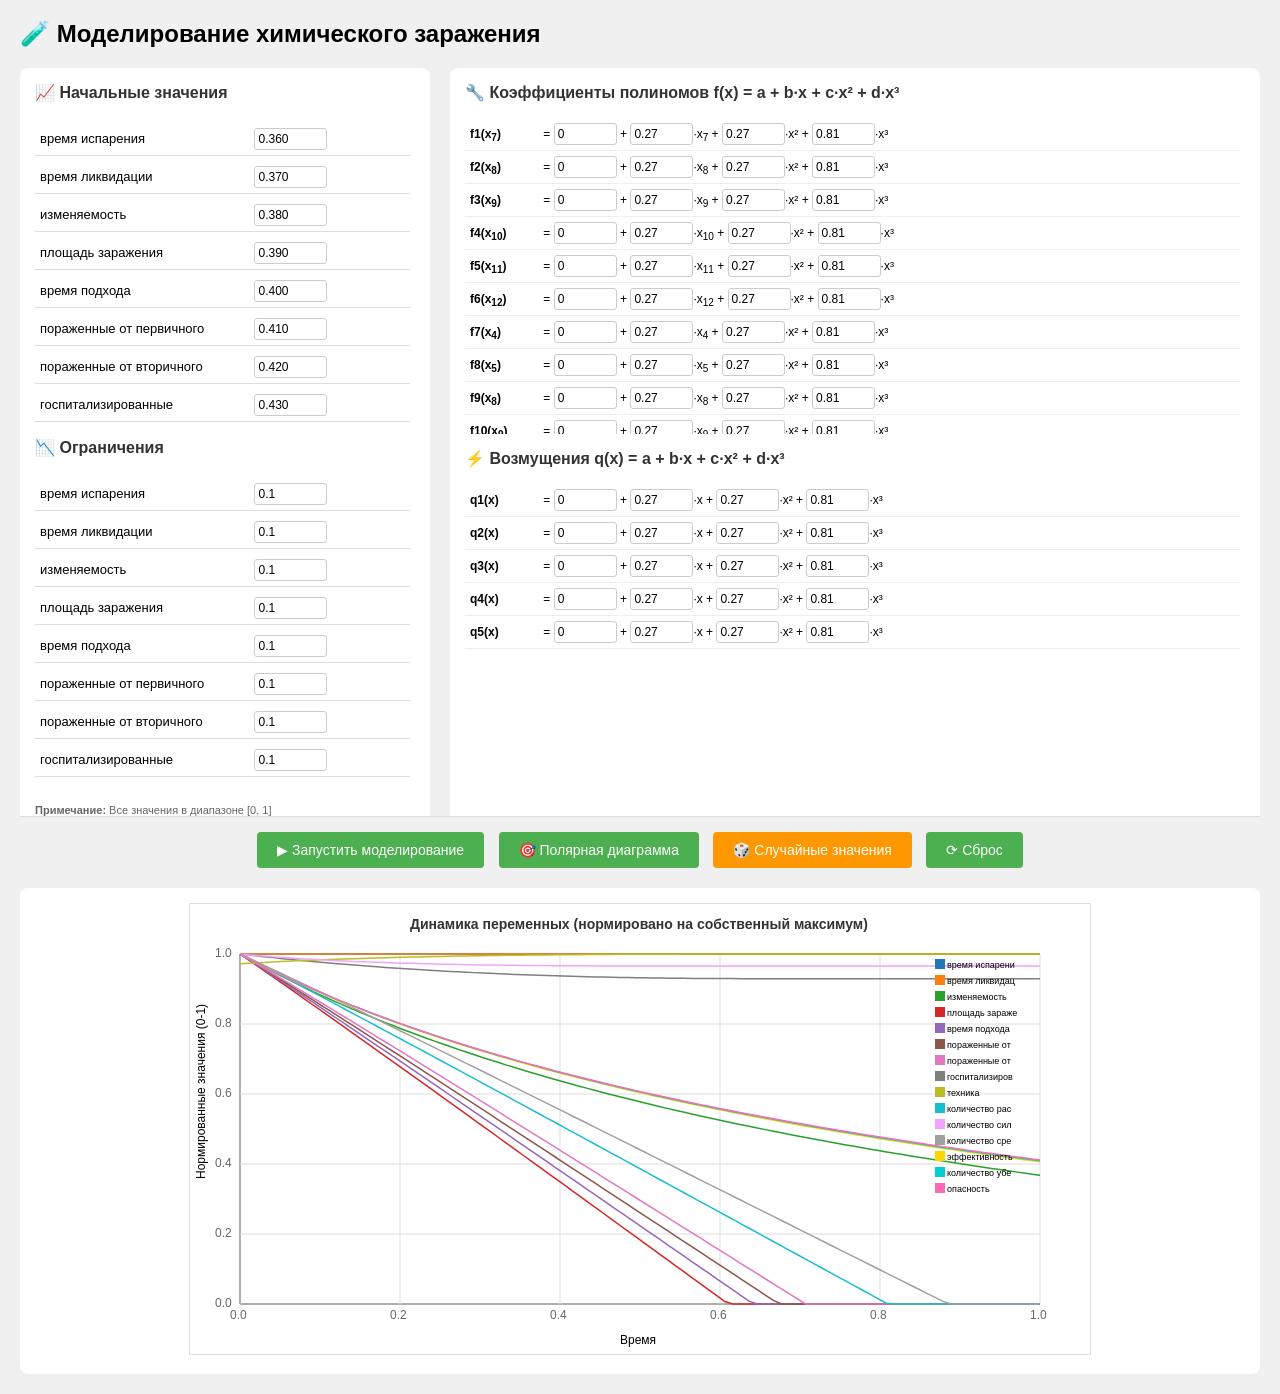
==== himiya.html @ d936d6a8 "Add files via upload" ====
<!DOCTYPE html>
<html lang="ru">
<head>
    <meta charset="UTF-8">
    <meta name="viewport" content="width=device-width, initial-scale=1.0">
    <title>Химическое заражение - Моделирование</title>
    <link rel="icon" href="data:;base64,iVBORw0KGgo=">
    <style>
        body {
            font-family: Arial, sans-serif;
            margin: 20px;
            background-color: #f0f0f0;
        }
        .main-wrapper {
            display: flex;
            flex-direction: column;
            height: calc(100vh - 100px);
        }
        .container {
            display: flex;
            gap: 20px;
            flex: 1;
            min-height: 0;
        }
        .left-panel {
            width: 380px;
            background: white;
            padding: 15px;
            border-radius: 8px;
            display: flex;
            flex-direction: column;
            height: 100%;
        }
        .right-panel {
            flex: 1;
            background: white;
            padding: 15px;
            border-radius: 8px;
            display: flex;
            flex-direction: column;
            height: 100%;
        }
        .scrollable {
            flex: 1;
            overflow-y: auto;
            margin-bottom: 15px;
            padding-right: 5px;
        }
        .scrollable::-webkit-scrollbar {
            width: 8px;
        }
        .scrollable::-webkit-scrollbar-track {
            background: #f1f1f1;
            border-radius: 4px;
        }
        .scrollable::-webkit-scrollbar-thumb {
            background: #888;
            border-radius: 4px;
        }
        .param-row {
            margin: 5px 0;
            padding: 5px;
            border-bottom: 1px solid #ddd;
        }
        .param-row span {
            display: inline-block;
            width: 210px;
            font-size: 13px;
        }
        input {
            width: 65px;
            padding: 3px;
            font-size: 12px;
            border: 1px solid #ccc;
            border-radius: 3px;
        }
        .poly-row {
            font-size: 12px;
            padding: 5px;
            border-bottom: 1px solid #eee;
        }
        .poly-row b {
            display: inline-block;
            width: 70px;
        }
        .button-group {
            text-align: center;
            padding: 15px 0 0 0;
            margin-top: 15px;
            border-top: 1px solid #ddd;
            background-color: #f0f0f0;
            flex-shrink: 0;
        }
        button {
            background-color: #4CAF50;
            color: white;
            padding: 10px 20px;
            margin: 0 5px;
            border: none;
            border-radius: 4px;
            cursor: pointer;
            font-size: 14px;
        }
        button:hover {
            background-color: #45a049;
        }
        .random-btn {
            background-color: #ff9800;
        }
        .random-btn:hover {
            background-color: #f57c00;
        }
        .graph-container {
            margin-top: 20px;
            background: white;
            padding: 15px;
            border-radius: 8px;
            text-align: center;
        }
        canvas {
            border: 1px solid #ddd;
            background: white;
            max-width: 100%;
            height: auto;
        }
        h3 {
            margin-top: 0;
            color: #333;
            font-size: 16px;
            flex-shrink: 0;
        }
        .note {
            font-size: 11px;
            color: #666;
            margin-top: 10px;
            flex-shrink: 0;
        }
    </style>
</head>
<body>
<h2>🧪 Моделирование химического заражения</h2>
<div class="main-wrapper">
    <div class="container">
        <div class="left-panel">
            <h3>📈 Начальные значения</h3>
            <div class="scrollable" id="initial-values"></div>
            <h3>📉 Ограничения</h3>
            <div class="scrollable" id="limits"></div>
            <div class="note"><strong>Примечание:</strong> Все значения в диапазоне [0, 1]</div>
        </div>
        <div class="right-panel">
            <h3>🔧 Коэффициенты полиномов f(x) = a + b·x + c·x² + d·x³</h3>
            <div class="scrollable" id="polynomials"></div>
            <h3>⚡ Возмущения q(x) = a + b·x + c·x² + d·x³</h3>
            <div class="scrollable" id="perturbations"></div>
        </div>
    </div>
    <div class="button-group">
        <button id="runBtn">▶ Запустить моделирование</button>
        <button id="polarBtn">🎯 Полярная диаграмма</button>
        <button id="randomBtn" class="random-btn">🎲 Случайные значения</button>
        <button id="resetBtn">⟳ Сброс</button>
    </div>
</div>
<div class="graph-container" id="graphContainer">
    <canvas id="graphCanvas" width="900" height="450"></canvas>
</div>
<div class="graph-container" id="polarContainer" style="display:none;">
    <canvas id="polarCanvas" width="500" height="500"></canvas>
</div>

<script>
    // Названия переменных для третьей лабы (химическое заражение)
    const varNames = [
        'время испарения',
        'время ликвидации',
        'изменяемость',
        'площадь заражения',
        'время подхода',
        'пораженные от первичного',
        'пораженные от вторичного',
        'госпитализированные',
        'техника',
        'количество растворов',
        'количество сил',
        'количество средств',
        'эффективность системы',
        'количество убежищ',
        'опасность'
    ];

    // Индексы x для 98 функций f (такие же, как в продуктовой компании)
    const fIndices = [
        7,8,9,10,11,12,4,5,8,9,11,6,7,8,9,10,11,12,13,2,5,7,8,9,11,
        2,4,7,8,11,3,7,8,9,10,11,13,1,8,13,2,5,10,1,7,9,11,12,1,10,
        11,12,2,3,1,7,8,9,13,2,3,1,8,12,1,7,8,11,1,2,3,4,5,6,7,8,
        7,8,9,10,11,12,4,5,8,9,11,6,7,8,9,10,11,12,13,2,5,7,8,9,11
    ];

    let initialValues = [];   // 15 переменных
    let fCoeffs = [];         // 98 функций
    let qCoeffs = [];         // 5 возмущений

    function clamp(value) {
        return Math.min(1, Math.max(0, value));
    }

    function randomRange(min, max) {
        return min + Math.random() * (max - min);
    }

    function generateRandomValues() {
        for (let i = 0; i < 15; i++) {
            let input = document.getElementById(`val_${i}`);
            if (input) input.value = clamp(randomRange(0.2, 0.8)).toFixed(3);
        }
        for (let i = 0; i < 15; i++) {
            let input = document.getElementById(`lim_${i}`);
            if (input) input.value = clamp(randomRange(0.05, 0.3)).toFixed(3);
        }
        for (let i = 0; i < 98; i++) {
            let aInput = document.getElementById(`f_a_${i}`);
            let bInput = document.getElementById(`f_b_${i}`);
            let cInput = document.getElementById(`f_c_${i}`);
            let dInput = document.getElementById(`f_d_${i}`);
            if (aInput) aInput.value = clamp(randomRange(0, 0.5)).toFixed(3);
            if (bInput) bInput.value = clamp(randomRange(0.1, 0.5)).toFixed(3);
            if (cInput) cInput.value = clamp(randomRange(0.1, 0.5)).toFixed(3);
            if (dInput) dInput.value = clamp(randomRange(0.3, 1.0)).toFixed(3);
        }
        for (let i = 0; i < 5; i++) {
            let aInput = document.getElementById(`q_a_${i}`);
            let bInput = document.getElementById(`q_b_${i}`);
            let cInput = document.getElementById(`q_c_${i}`);
            let dInput = document.getElementById(`q_d_${i}`);
            if (aInput) aInput.value = clamp(randomRange(0, 0.5)).toFixed(3);
            if (bInput) bInput.value = clamp(randomRange(0.1, 0.5)).toFixed(3);
            if (cInput) cInput.value = clamp(randomRange(0.1, 0.5)).toFixed(3);
            if (dInput) dInput.value = clamp(randomRange(0.3, 1.0)).toFixed(3);
        }
    }

    function collectData() {
        for (let i = 0; i < 15; i++) {
            let val = parseFloat(document.getElementById(`val_${i}`).value);
            initialValues[i] = clamp(isNaN(val) ? 0.43 : val);
        }
        for (let i = 0; i < 98; i++) {
            fCoeffs[i] = [
                clamp(parseFloat(document.getElementById(`f_a_${i}`).value) || 0),
                clamp(parseFloat(document.getElementById(`f_b_${i}`).value) || 0.27),
                clamp(parseFloat(document.getElementById(`f_c_${i}`).value) || 0.27),
                clamp(parseFloat(document.getElementById(`f_d_${i}`).value) || 0.81)
            ];
        }
        for (let i = 0; i < 5; i++) {
            qCoeffs[i] = [
                clamp(parseFloat(document.getElementById(`q_a_${i}`).value) || 0),
                clamp(parseFloat(document.getElementById(`q_b_${i}`).value) || 0.27),
                clamp(parseFloat(document.getElementById(`q_c_${i}`).value) || 0.27),
                clamp(parseFloat(document.getElementById(`q_d_${i}`).value) || 0.81)
            ];
        }
    }

    function f(i, x) {
        let coeffs = fCoeffs[i-1];
        let xc = clamp(x);
        return coeffs[0] + coeffs[1] * xc + coeffs[2] * xc * xc + coeffs[3] * xc * xc * xc;
    }

    function q(i, x) {
        let coeffs = qCoeffs[i-1];
        let xc = clamp(x);
        return coeffs[0] + coeffs[1] * xc + coeffs[2] * xc * xc + coeffs[3] * xc * xc * xc;
    }

    // Система дифференциальных уравнений (та же, что в продуктовой компании)
    function system(x) {
        let dx = new Array(15);
        dx[0] = (1 / initialValues[0]) * (f(1, x[4]) * f(2, x[5]) * f(3, x[6]) * f(4, x[9]) * f(5, x[12]) * f(6, x[13]) * (q(1, x[0]) + q(2, x[0]) - q(3, x[0])));
        dx[1] = (1 / initialValues[1]) * (f(7, x[2]) * f(8, x[11]) * x[12] * f(10, x[13]) * f(11, x[14]) * (q(1, x[1]) + q(5, x[1]) - q(4, x[1])));
        dx[2] = (1 / initialValues[2]) * (f(17, x[13]) * f(12, x[4]) * f(13, x[5]) * f(14, x[6]) * f(18, x[14]) * f(15, x[9]) * f(16, x[12]) * q(2, x[2]) - q(5, x[2]));
        dx[3] = (1 / initialValues[3]) * (f(25, x[10]) * f(19, x[0]) * f(20, x[4]) * f(21, x[5]) * f(22, x[6]) * f(26, x[13]) * f(23, x[7]) * f(24, x[9]) * f(27, x[14]) * q(2, x[3]) - f(28, x[8]));
        dx[4] = (1 / initialValues[4]) * (f(29, x[0]) * f(30, x[5]) * f(31, x[6]) * f(32, x[7]) * f(33, x[9]) * f(34, x[10]) * f(35, x[12]) * (q(1, x[4]) + q(2, x[4]) + q(3, x[4])) - f(36, x[8]));
        dx[5] = (1 / initialValues[5]) * (f(37, x[0]) * f(38, x[2]) * f(39, x[3]) * f(40, x[6]) * f(41, x[7]) * (q(1, x[5]) + q(3, x[5])) - f(42, x[8]));
        dx[6] = (1 / initialValues[6]) * (f(43, x[3]) * f(44, x[5]) * f(45, x[12]) * f(46, x[13]) * (q(3, x[6]) + q(4, x[6])) - f(47, x[8]));
        dx[7] = (1 / initialValues[7]) * (f(48, x[3]) * f(49, x[5]) * f(50, x[6]) * f(51, x[10]) * f(52, x[12]) * f(53, x[14]) * q(3, x[7]) - (f(54, x[4]) * f(55, x[8])));
        dx[8] = (1 / initialValues[8]) * (f(56, x[2]) * f(57, x[5]) * (q(1, x[8]) + q(3, x[8]) + q(4, x[8])) - (f(58, x[3]) * f(59, x[4]) * f(60, x[6]) * f(61, x[7]) * f(62, x[9])));
        dx[9] = (1 / initialValues[9]) * (f(63, x[0]) * f(64, x[5]) * f(65, x[10]) * f(66, x[11]) * f(67, x[12]) * f(68, x[13]) * (q(2, x[9]) + q(5, x[9])) - f(69, x[8]));
        dx[10] = (1 / initialValues[10]) * (f(70, x[3]) * f(71, x[5]) * f(72, x[7]) * f(73, x[9]) * f(74, x[12]) * (q(1, x[10]) + q(3, x[10])) - f(75, x[4]) * f(76, x[6]));
        dx[11] = (1 / initialValues[11]) * (f(77, x[1]) * f(78, x[2]) * f(79, x[3]) * (q(1, x[11]) + q(2, x[11]) + q(5, x[11])) - f(80, x[8]));
        dx[12] = (1 / initialValues[12]) * (f(81, x[0]) * f(82, x[2]) * f(83, x[3]) * f(84, x[4]) * f(85, x[5]) * f(86, x[9]) * f(87, x[13]) * (q(1, x[12]) + q(2, x[12])) - q(4, x[12]));
        dx[13] = (1 / initialValues[13]) * (f(88, x[0]) * f(89, x[6]) * f(90, x[9]) * f(91, x[12]) * (q(2, x[13]) + q(3, x[13])) - q(5, x[13]));
        dx[14] = (1 / initialValues[14]) * (f(92, x[1]) * f(93, x[2]) * f(94, x[3]) * f(95, x[5]) * f(96, x[7]) * f(97, x[8]) * f(98, x[10]) * (q(1, x[14]) + q(2, x[14]) + q(5, x[14])) - q(3, x[14]));
        
        for (let i = 0; i < 15; i++) {
            if (isNaN(dx[i])) dx[i] = 0;
            dx[i] = Math.min(5, Math.max(-5, dx[i]));
        }
        return dx;
    }

    function rungeKutta4(y0, t0, tf, n) {
        let t = new Array(n);
        let y = new Array(n);
        let h = (tf - t0) / (n - 1);
        t[0] = t0;
        y[0] = y0.slice();
        for (let step = 0; step < n - 1; step++) {
            let k1 = system(y[step]);
            let k2 = system(y[step].map((val, i) => val + h/2 * k1[i]));
            let k3 = system(y[step].map((val, i) => val + h/2 * k2[i]));
            let k4 = system(y[step].map((val, i) => val + h * k3[i]));
            let nextY = new Array(15);
            for (let i = 0; i < 15; i++) {
                nextY[i] = y[step][i] + h/6 * (k1[i] + 2*k2[i] + 2*k3[i] + k4[i]);
                if (isNaN(nextY[i])) nextY[i] = y[step][i];
            }
            y[step + 1] = nextY;
            t[step + 1] = t[step] + h;
        }
        return {t, y};
    }

    // График с индивидуальной нормировкой каждой переменной
    function drawGraph() {
        collectData();
        const canvas = document.getElementById('graphCanvas');
        const ctx = canvas.getContext('2d');
        const width = canvas.width;
        const height = canvas.height;
        const padding = 50;
        
        const result = rungeKutta4(initialValues, 0, 1, 100);
        
        let perVarMax = new Array(15).fill(0);
        for (let v = 0; v < 15; v++) {
            for (let i = 0; i < result.y.length; i++) {
                perVarMax[v] = Math.max(perVarMax[v], result.y[i][v]);
            }
            if (perVarMax[v] === 0) perVarMax[v] = 1;
        }
        
        ctx.fillStyle = 'white';
        ctx.fillRect(0, 0, width, height);
        
        ctx.beginPath();
        ctx.moveTo(padding, padding);
        ctx.lineTo(padding, height - padding);
        ctx.lineTo(width - padding, height - padding);
        ctx.stroke();
        
        ctx.fillStyle = 'black';
        ctx.font = '12px Arial';
        ctx.fillText('Время', width/2 - 20, height - 10);
        ctx.save();
        ctx.translate(15, height/2);
        ctx.rotate(-Math.PI/2);
        ctx.fillText('Нормированные значения (0-1)', -50, 0);
        ctx.restore();
        
        for (let i = 0; i <= 5; i++) {
            let x = padding + i * (width - 2*padding) / 5;
            let y = height - padding - i * (height - 2*padding) / 5;
            ctx.beginPath();
            ctx.moveTo(x, padding);
            ctx.lineTo(x, height - padding);
            ctx.strokeStyle = '#ddd';
            ctx.stroke();
            ctx.beginPath();
            ctx.moveTo(padding, y);
            ctx.lineTo(width - padding, y);
            ctx.stroke();
            ctx.fillStyle = '#666';
            ctx.fillText((i/5).toFixed(1), x - 10, height - padding + 15);
            ctx.fillText((i/5).toFixed(1), padding - 25, y + 3);
        }
        
        const colors = ['#1f77b4', '#ff7f0e', '#2ca02c', '#d62728', '#9467bd', '#8c564b', '#e377c2', '#7f7f7f', '#bcbd22', '#17becf', '#f0a3ff', '#a0a0a0', '#ffd700', '#00ced1', '#ff69b4'];
        
        for (let v = 0; v < 15; v++) {
            ctx.beginPath();
            ctx.strokeStyle = colors[v % colors.length];
            ctx.lineWidth = 1.5;
            let first = true;
            for (let i = 0; i < result.t.length; i++) {
                let x = padding + (result.t[i] / 1) * (width - 2*padding);
                let normValue = result.y[i][v] / perVarMax[v];
                let clampedNorm = Math.min(1, Math.max(0, normValue));
                let y = height - padding - clampedNorm * (height - 2*padding);
                if (first) {
                    ctx.moveTo(x, y);
                    first = false;
                } else {
                    ctx.lineTo(x, y);
                }
            }
            ctx.stroke();
        }
        
        ctx.font = '9px Arial';
        let legendX = width - 155;
        let legendY = padding + 5;
        for (let i = 0; i < 15; i++) {
            ctx.fillStyle = colors[i % colors.length];
            ctx.fillRect(legendX, legendY + i * 16, 10, 10);
            ctx.fillStyle = 'black';
            let shortName = varNames[i].substring(0, 14);
            ctx.fillText(shortName, legendX + 12, legendY + i * 16 + 9);
        }
        
        ctx.fillStyle = '#333';
        ctx.font = 'bold 14px Arial';
        ctx.fillText('Динамика переменных (нормировано на собственный максимум)', width/2 - 230, 25);
    }

    // Полярная диаграмма с общим масштабом
    function drawPolar() {
        collectData();
        const canvas = document.getElementById('polarCanvas');
        const ctx = canvas.getContext('2d');
        const width = canvas.width;
        const height = canvas.height;
        const centerX = width/2;
        const centerY = height/2;
        const radius = 200;
        const result = rungeKutta4(initialValues, 0, 1, 100);
        
        let globalMax = 0;
        for (let i = 0; i < result.y.length; i++) {
            for (let j = 0; j < result.y[i].length; j++) {
                globalMax = Math.max(globalMax, result.y[i][j]);
            }
        }
        globalMax = globalMax === 0 ? 1 : globalMax;
        
        ctx.fillStyle = 'white';
        ctx.fillRect(0, 0, width, height);
        
        for (let r = 0.2; r <= 1; r += 0.2) {
            ctx.beginPath();
            ctx.arc(centerX, centerY, radius * r, 0, 2*Math.PI);
            ctx.strokeStyle = '#ccc';
            ctx.stroke();
            ctx.fillStyle = '#666';
            ctx.font = '9px Arial';
            let value = (globalMax * r).toFixed(2);
            ctx.fillText(value, centerX + radius * r - 12, centerY - 5);
        }
        
        const angles = [];
        for (let i = 0; i < 15; i++) {
            angles.push(i * 2 * Math.PI / 15);
        }
        
        const timePoints = [0, 25, 50, 75, 99];
        const colors = ['blue', 'green', 'orange', 'red', 'purple'];
        const labels = ['t=0', 't=0.25', 't=0.5', 't=0.75', 't=1.0'];
        
        for (let tpIdx = 0; tpIdx < timePoints.length; tpIdx++) {
            const idx = timePoints[tpIdx];
            const points = [];
            for (let i = 0; i < 15; i++) {
                let val = result.y[idx][i];
                let scaledVal = val / globalMax;
                let rVal = radius * Math.min(1, Math.max(0, scaledVal));
                let x = centerX + rVal * Math.cos(angles[i] - Math.PI/2);
                let y = centerY + rVal * Math.sin(angles[i] - Math.PI/2);
                points.push({x, y});
            }
            ctx.beginPath();
            ctx.moveTo(points[0].x, points[0].y);
            for (let i = 1; i < points.length; i++) {
                ctx.lineTo(points[i].x, points[i].y);
            }
            ctx.closePath();
            ctx.strokeStyle = colors[tpIdx];
            ctx.lineWidth = 1.5;
            ctx.stroke();
            ctx.fillStyle = colors[tpIdx] + '20';
            ctx.fill();
        }
        
        for (let i = 0; i < 15; i++) {
            let labelX = centerX + (radius + 12) * Math.cos(angles[i] - Math.PI/2);
            let labelY = centerY + (radius + 12) * Math.sin(angles[i] - Math.PI/2);
            ctx.fillStyle = 'black';
            ctx.font = '9px Arial';
            ctx.fillText(`L${i+1}`, labelX - 6, labelY);
        }
        
        ctx.fillStyle = '#333';
        ctx.font = 'bold 12px Arial';
        ctx.fillText('Полярная диаграмма', centerX - 65, 25);
        
        let legendX = width - 100;
        let legendY = 60;
        for (let i = 0; i < timePoints.length; i++) {
            ctx.fillStyle = colors[i];
            ctx.fillRect(legendX, legendY + i*18, 12, 12);
            ctx.fillStyle = 'black';
            ctx.font = '10px Arial';
            ctx.fillText(labels[i], legendX + 15, legendY + i*18 + 10);
        }
    }

    function renderUI() {
        let html = '';
        for (let i = 0; i < 15; i++) {
            html += `<div class="param-row">
                        <span>${varNames[i]}</span>
                        <input type="number" id="val_${i}" value="${(0.43 + (i - 7) * 0.01).toFixed(3)}" step="0.01" min="0" max="1">
                    </div>`;
        }
        document.getElementById('initial-values').innerHTML = html;
        
        html = '';
        for (let i = 0; i < 15; i++) {
            html += `<div class="param-row">
                        <span>${varNames[i]}</span>
                        <input type="number" id="lim_${i}" value="0.1" step="0.01" min="0" max="1">
                    </div>`;
        }
        document.getElementById('limits').innerHTML = html;
        
        html = '';
        for (let i = 0; i < 98; i++) {
            let xIndex = fIndices[i];
            html += `<div class="poly-row">
                        <b>f${i+1}(x<sub>${xIndex}</sub>)</b> = 
                        <input type="number" id="f_a_${i}" value="0" step="0.01" min="0" max="1" style="width:55px"> +
                        <input type="number" id="f_b_${i}" value="0.27" step="0.01" min="0" max="1" style="width:55px">·x<sub>${xIndex}</sub> +
                        <input type="number" id="f_c_${i}" value="0.27" step="0.01" min="0" max="1" style="width:55px">·x² +
                        <input type="number" id="f_d_${i}" value="0.81" step="0.01" min="0" max="1" style="width:55px">·x³
                    </div>`;
        }
        document.getElementById('polynomials').innerHTML = html;
        
        html = '';
        for (let i = 0; i < 5; i++) {
            html += `<div class="poly-row">
                        <b>q${i+1}(x)</b> = 
                        <input type="number" id="q_a_${i}" value="0" step="0.01" min="0" max="1" style="width:55px"> +
                        <input type="number" id="q_b_${i}" value="0.27" step="0.01" min="0" max="1" style="width:55px">·x +
                        <input type="number" id="q_c_${i}" value="0.27" step="0.01" min="0" max="1" style="width:55px">·x² +
                        <input type="number" id="q_d_${i}" value="0.81" step="0.01" min="0" max="1" style="width:55px">·x³
                    </div>`;
        }
        document.getElementById('perturbations').innerHTML = html;
    }

    document.getElementById('runBtn').onclick = () => {
        document.getElementById('graphContainer').style.display = 'block';
        document.getElementById('polarContainer').style.display = 'none';
        drawGraph();
    };
    document.getElementById('polarBtn').onclick = () => {
        document.getElementById('graphContainer').style.display = 'none';
        document.getElementById('polarContainer').style.display = 'block';
        drawPolar();
    };
    document.getElementById('randomBtn').onclick = () => {
        generateRandomValues();
        if (document.getElementById('graphContainer').style.display !== 'none') {
            drawGraph();
        } else {
            drawPolar();
        }
    };
    document.getElementById('resetBtn').onclick = () => {
        location.reload();
    };
    
    renderUI();
    drawGraph();
</script>
</body>
</html>
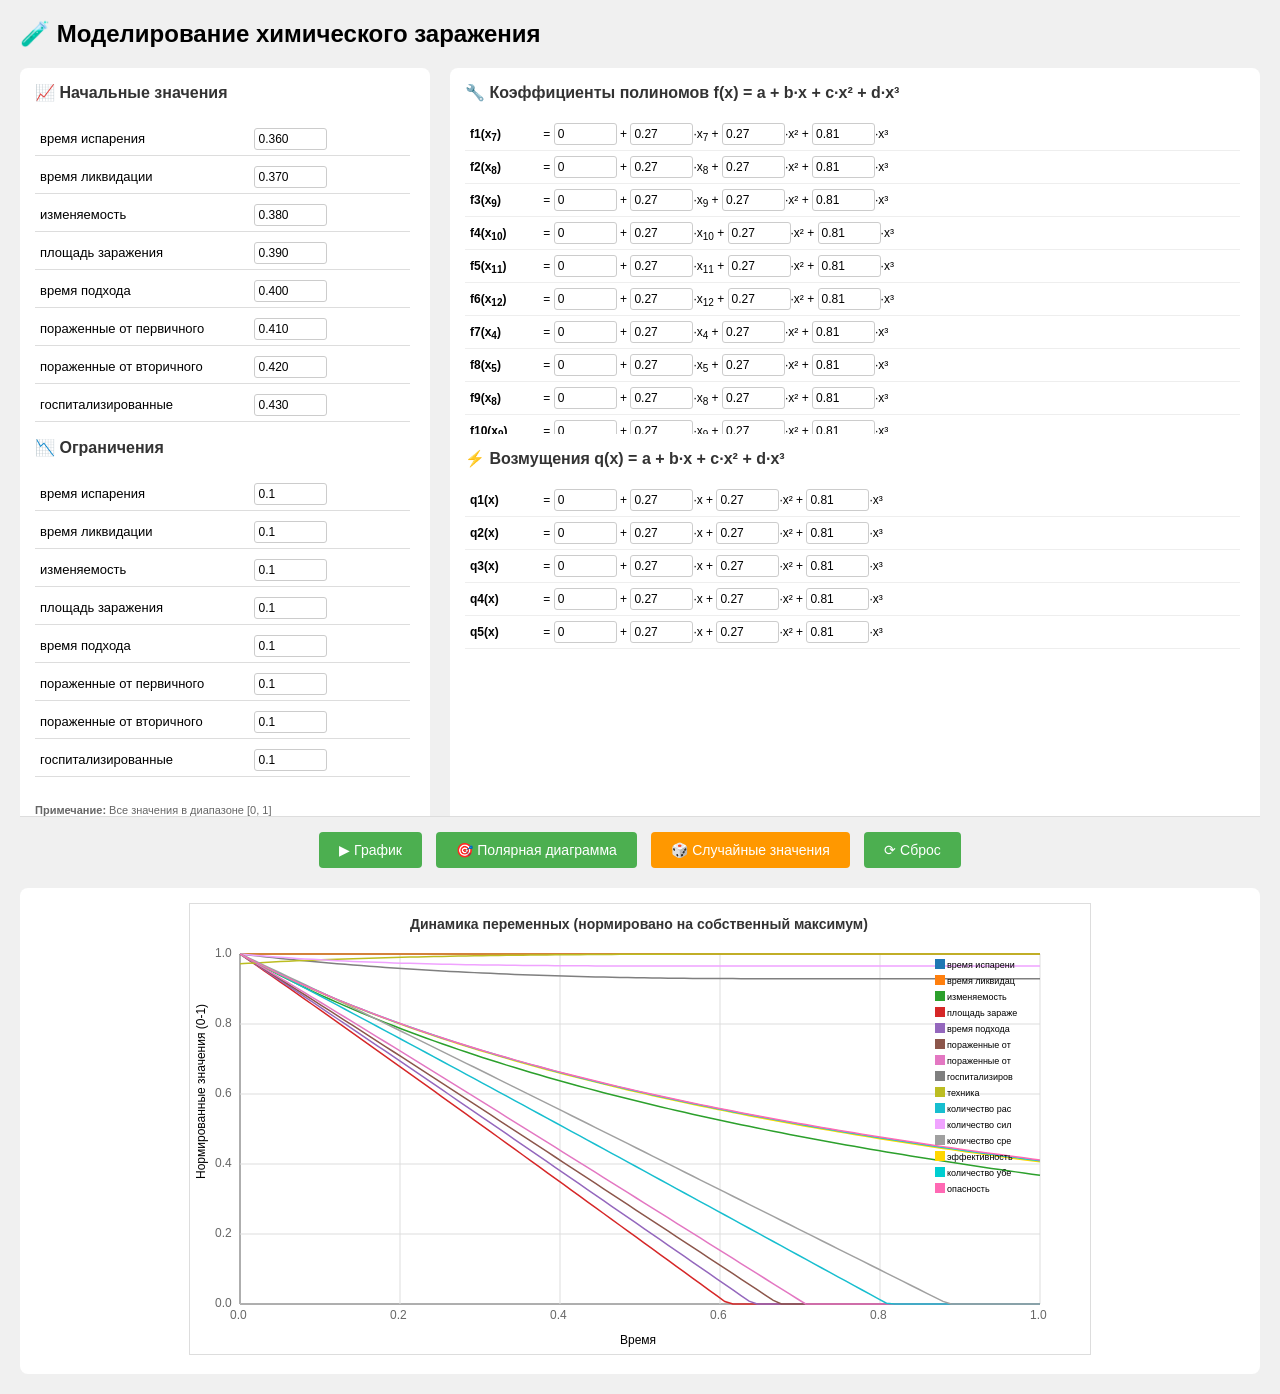
==== commit e0afb848: "Update himiya.html" ====
--- a/himiya.html
+++ b/himiya.html
@@ -156,7 +156,7 @@
         </div>
     </div>
     <div class="button-group">
-        <button id="runBtn">▶ Запустить моделирование</button>
+        <button id="runBtn">▶ График</button>
         <button id="polarBtn">🎯 Полярная диаграмма</button>
         <button id="randomBtn" class="random-btn">🎲 Случайные значения</button>
         <button id="resetBtn">⟳ Сброс</button>
@@ -576,4 +576,4 @@
     drawGraph();
 </script>
 </body>
-</html>+</html>
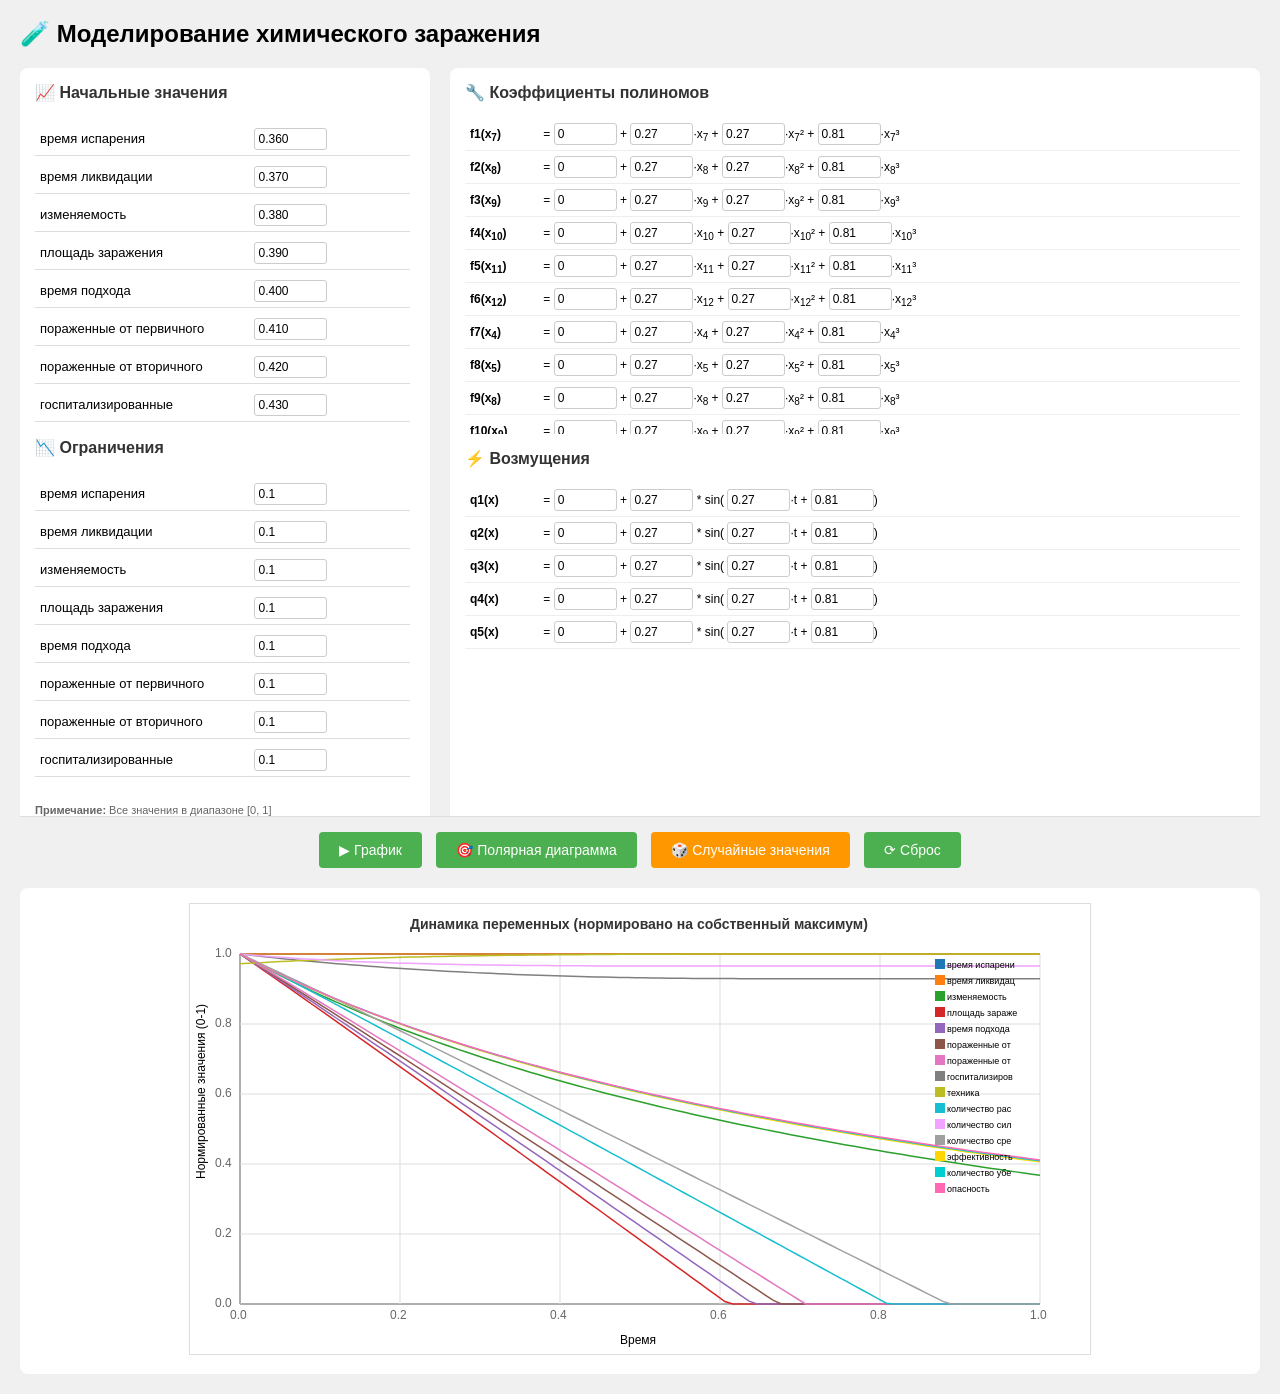
==== commit 2037ca38: "Update himiya.html" ====
--- a/himiya.html
+++ b/himiya.html
@@ -149,9 +149,9 @@
             <div class="note"><strong>Примечание:</strong> Все значения в диапазоне [0, 1]</div>
         </div>
         <div class="right-panel">
-            <h3>🔧 Коэффициенты полиномов f(x) = a + b·x + c·x² + d·x³</h3>
+            <h3>🔧 Коэффициенты полиномов</h3>
             <div class="scrollable" id="polynomials"></div>
-            <h3>⚡ Возмущения q(x) = a + b·x + c·x² + d·x³</h3>
+            <h3>⚡ Возмущения</h3>
             <div class="scrollable" id="perturbations"></div>
         </div>
     </div>
@@ -531,8 +531,8 @@
                         <b>f${i+1}(x<sub>${xIndex}</sub>)</b> = 
                         <input type="number" id="f_a_${i}" value="0" step="0.01" min="0" max="1" style="width:55px"> +
                         <input type="number" id="f_b_${i}" value="0.27" step="0.01" min="0" max="1" style="width:55px">·x<sub>${xIndex}</sub> +
-                        <input type="number" id="f_c_${i}" value="0.27" step="0.01" min="0" max="1" style="width:55px">·x² +
-                        <input type="number" id="f_d_${i}" value="0.81" step="0.01" min="0" max="1" style="width:55px">·x³
+                        <input type="number" id="f_c_${i}" value="0.27" step="0.01" min="0" max="1" style="width:55px">·x<sub>${xIndex}</sub>² +
+                        <input type="number" id="f_d_${i}" value="0.81" step="0.01" min="0" max="1" style="width:55px">·x<sub>${xIndex}</sub>³
                     </div>`;
         }
         document.getElementById('polynomials').innerHTML = html;
@@ -542,9 +542,9 @@
             html += `<div class="poly-row">
                         <b>q${i+1}(x)</b> = 
                         <input type="number" id="q_a_${i}" value="0" step="0.01" min="0" max="1" style="width:55px"> +
-                        <input type="number" id="q_b_${i}" value="0.27" step="0.01" min="0" max="1" style="width:55px">·x +
-                        <input type="number" id="q_c_${i}" value="0.27" step="0.01" min="0" max="1" style="width:55px">·x² +
-                        <input type="number" id="q_d_${i}" value="0.81" step="0.01" min="0" max="1" style="width:55px">·x³
+                        <input type="number" id="q_b_${i}" value="0.27" step="0.01" min="0" max="1" style="width:55px"> * sin(
+                        <input type="number" id="q_c_${i}" value="0.27" step="0.01" min="0" max="1" style="width:55px">·t +
+                        <input type="number" id="q_d_${i}" value="0.81" step="0.01" min="0" max="1" style="width:55px">)
                     </div>`;
         }
         document.getElementById('perturbations').innerHTML = html;
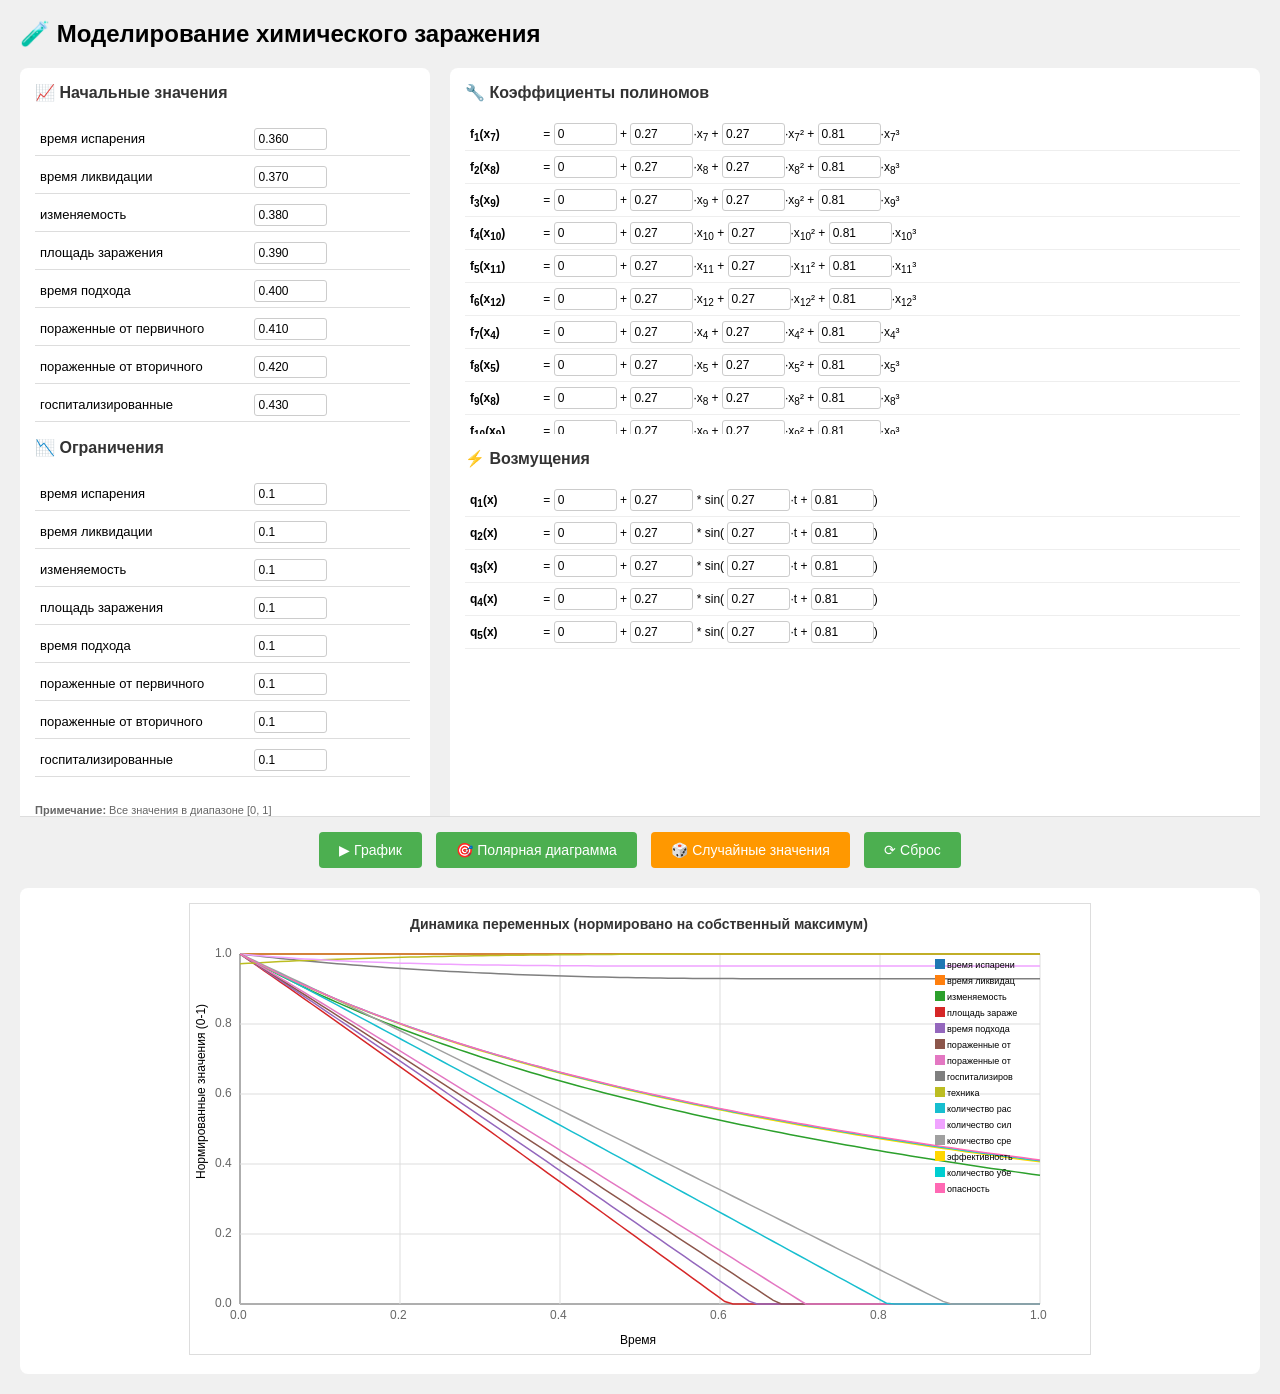
==== commit d878cde0: "Update himiya.html" ====
--- a/himiya.html
+++ b/himiya.html
@@ -528,7 +528,7 @@
         for (let i = 0; i < 98; i++) {
             let xIndex = fIndices[i];
             html += `<div class="poly-row">
-                        <b>f${i+1}(x<sub>${xIndex}</sub>)</b> = 
+                        <b>f<sub>${i+1}</sub>(x<sub>${xIndex}</sub>)</b> = 
                         <input type="number" id="f_a_${i}" value="0" step="0.01" min="0" max="1" style="width:55px"> +
                         <input type="number" id="f_b_${i}" value="0.27" step="0.01" min="0" max="1" style="width:55px">·x<sub>${xIndex}</sub> +
                         <input type="number" id="f_c_${i}" value="0.27" step="0.01" min="0" max="1" style="width:55px">·x<sub>${xIndex}</sub>² +
@@ -540,7 +540,7 @@
         html = '';
         for (let i = 0; i < 5; i++) {
             html += `<div class="poly-row">
-                        <b>q${i+1}(x)</b> = 
+                        <b>q<sub>${i+1}</sub>(x)</b> = 
                         <input type="number" id="q_a_${i}" value="0" step="0.01" min="0" max="1" style="width:55px"> +
                         <input type="number" id="q_b_${i}" value="0.27" step="0.01" min="0" max="1" style="width:55px"> * sin(
                         <input type="number" id="q_c_${i}" value="0.27" step="0.01" min="0" max="1" style="width:55px">·t +
